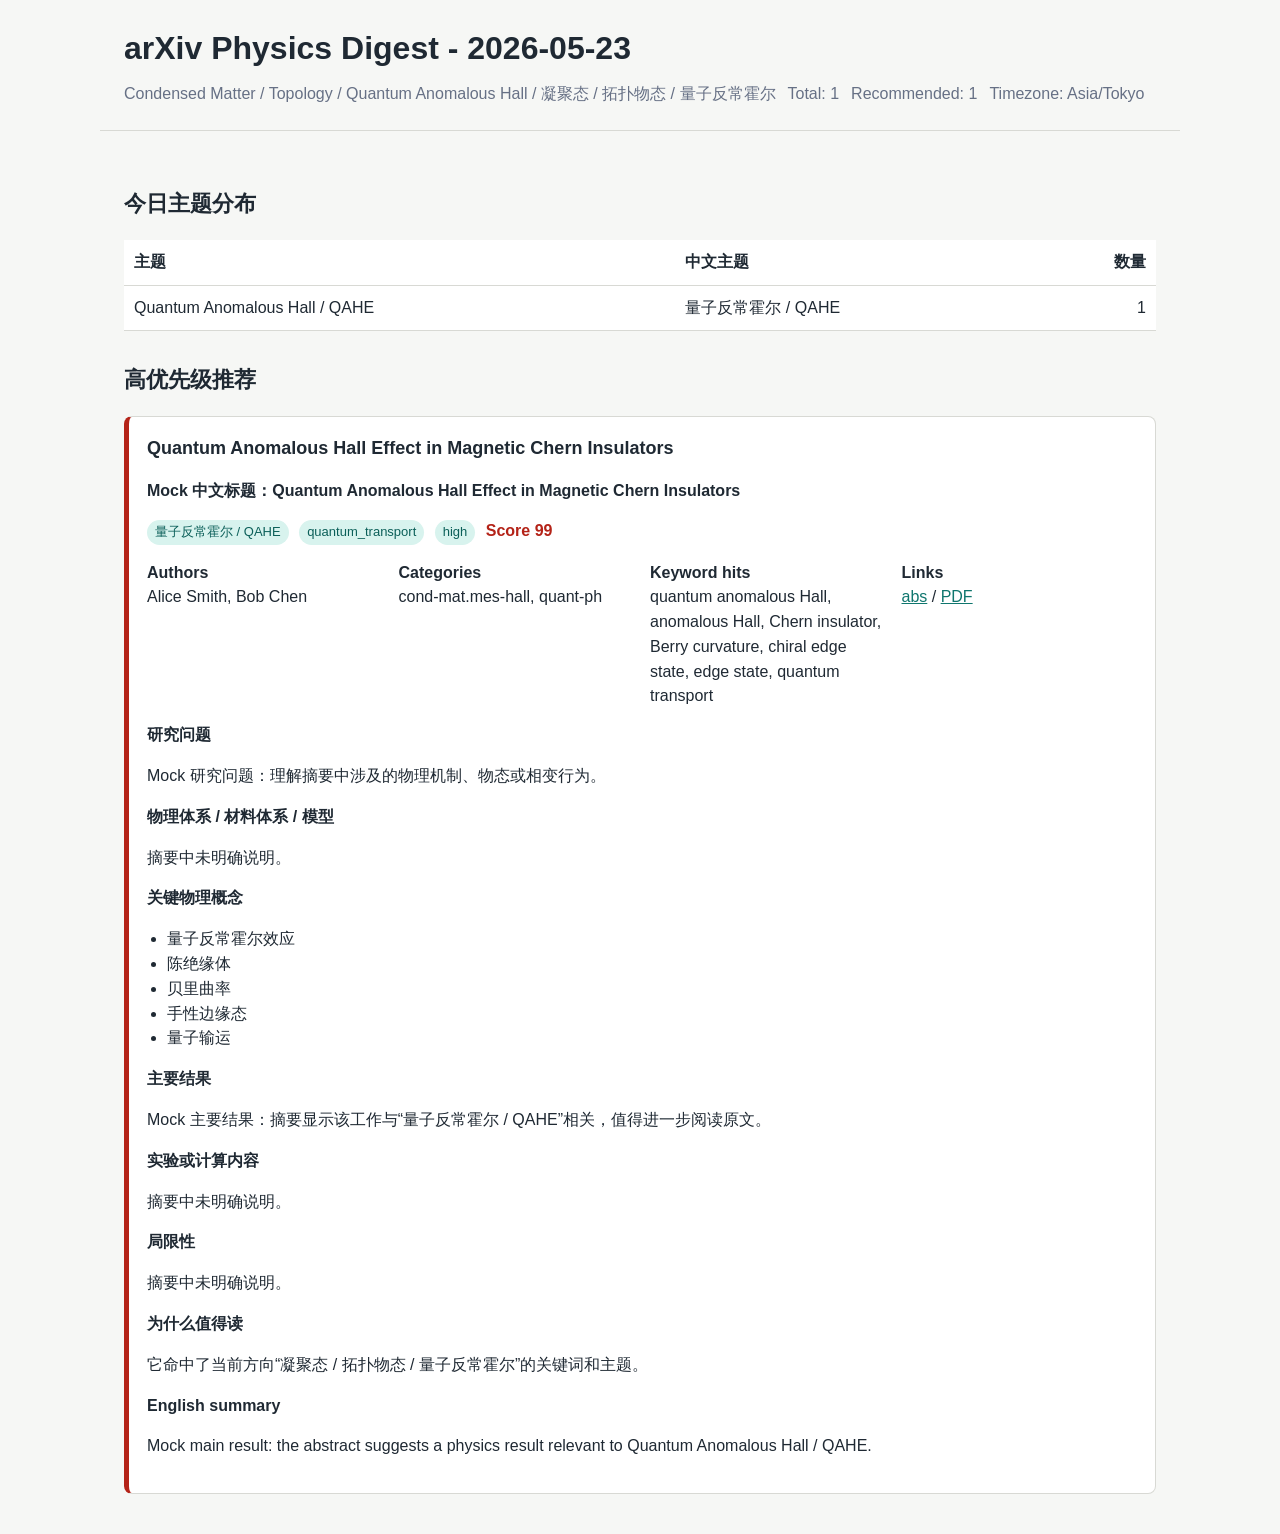
==== reports/2026-05-23-condensed_matter_topology_qah.html @ a5e74974 "Initial arXiv physics digest" ====
<!doctype html>
<html lang="zh-CN">
<head>
  <meta charset="utf-8">
  <meta name="viewport" content="width=device-width, initial-scale=1">
  <title>arXiv Physics Digest - 2026-05-23 - condensed_matter_topology_qah</title>
  <style>
    :root {
      color-scheme: light;
      --bg: #f6f7f5;
      --fg: #1f2933;
      --muted: #667085;
      --line: #d8d9d4;
      --panel: #ffffff;
      --accent: #0f766e;
      --accent-soft: #d8f3ee;
      --high: #b42318;
    }
    * { box-sizing: border-box; }
    body {
      margin: 0;
      font-family: -apple-system, BlinkMacSystemFont, "Segoe UI", sans-serif;
      background: var(--bg);
      color: var(--fg);
      line-height: 1.55;
    }
    header, main { max-width: 1080px; margin: 0 auto; padding: 24px; }
    header { border-bottom: 1px solid var(--line); }
    h1 { margin: 0 0 8px; font-size: 32px; letter-spacing: 0; }
    h2 { margin-top: 32px; font-size: 22px; }
    h3 { margin: 0 0 10px; font-size: 18px; }
    a { color: var(--accent); }
    .meta { color: var(--muted); display: flex; flex-wrap: wrap; gap: 12px; }
    .topics { width: 100%; border-collapse: collapse; background: var(--panel); }
    .topics th, .topics td {
      padding: 10px;
      border-bottom: 1px solid var(--line);
      text-align: left;
    }
    .topics td:last-child, .topics th:last-child { text-align: right; }
    .card {
      background: var(--panel);
      border: 1px solid var(--line);
      border-radius: 8px;
      padding: 18px;
      margin: 16px 0;
    }
    .card.high { border-left: 5px solid var(--high); }
    .badge {
      display: inline-block;
      padding: 2px 8px;
      border-radius: 999px;
      background: var(--accent-soft);
      color: #0b5f59;
      font-size: 13px;
      margin-right: 6px;
    }
    .score { font-weight: 700; color: var(--high); }
    .grid {
      display: grid;
      grid-template-columns: repeat(auto-fit, minmax(220px, 1fr));
      gap: 8px 16px;
    }
    ul { padding-left: 20px; }
    .section-label { font-weight: 700; margin-top: 14px; }
  </style>
</head>
<body>
  <header>
    <h1>arXiv Physics Digest - 2026-05-23</h1>
    <div class="meta">
      <span>Condensed Matter / Topology / Quantum Anomalous Hall / 凝聚态 / 拓扑物态 / 量子反常霍尔</span>
      <span>Total: 1</span>
      <span>Recommended: 1</span>
      <span>Timezone: Asia/Tokyo</span>
    </div>
  </header>
  <main>
    <h2>今日主题分布</h2>
    <table class="topics">
      <thead><tr><th>主题</th><th>中文主题</th><th>数量</th></tr></thead>
      <tbody>
        <tr><td>Quantum Anomalous Hall / QAHE</td><td>量子反常霍尔 / QAHE</td><td>1</td></tr>
      </tbody>
    </table>

    <h2>高优先级推荐</h2>
      <article class="card high">
        <h3>Quantum Anomalous Hall Effect in Magnetic Chern Insulators</h3>
        <p><strong>Mock 中文标题：Quantum Anomalous Hall Effect in Magnetic Chern Insulators</strong></p>
        <p>
          <span class="badge">量子反常霍尔 / QAHE</span>
          <span class="badge">quantum_transport</span>
          <span class="badge">high</span>
          <span class="score">Score 99</span>
        </p>
        <div class="grid">
          <div><strong>Authors</strong><br>Alice Smith, Bob Chen</div>
          <div><strong>Categories</strong><br>cond-mat.mes-hall, quant-ph</div>
          <div><strong>Keyword hits</strong><br>quantum anomalous Hall, anomalous Hall, Chern insulator, Berry curvature, chiral edge state, edge state, quantum transport</div>
          <div><strong>Links</strong><br>
            <a href="https://arxiv.org/abs/2605.23001v1">abs</a>
 / <a href="https://arxiv.org/pdf/2605.23001v1">PDF</a>          </div>
        </div>
        <p class="section-label">研究问题</p>
        <p>Mock 研究问题：理解摘要中涉及的物理机制、物态或相变行为。</p>
        <p class="section-label">物理体系 / 材料体系 / 模型</p>
        <p>摘要中未明确说明。</p>
        <p class="section-label">关键物理概念</p>
        <ul><li>量子反常霍尔效应</li><li>陈绝缘体</li><li>贝里曲率</li><li>手性边缘态</li><li>量子输运</li></ul>
        <p class="section-label">主要结果</p>
        <p>Mock 主要结果：摘要显示该工作与“量子反常霍尔 / QAHE”相关，值得进一步阅读原文。</p>
        <p class="section-label">实验或计算内容</p>
        <p>摘要中未明确说明。</p>
        <p class="section-label">局限性</p>
        <p>摘要中未明确说明。</p>
        <p class="section-label">为什么值得读</p>
        <p>它命中了当前方向“凝聚态 / 拓扑物态 / 量子反常霍尔”的关键词和主题。</p>
        <p class="section-label">English summary</p>
        <p>Mock main result: the abstract suggests a physics result relevant to Quantum Anomalous Hall / QAHE.</p>
      </article>
  </main>
</body>
</html>
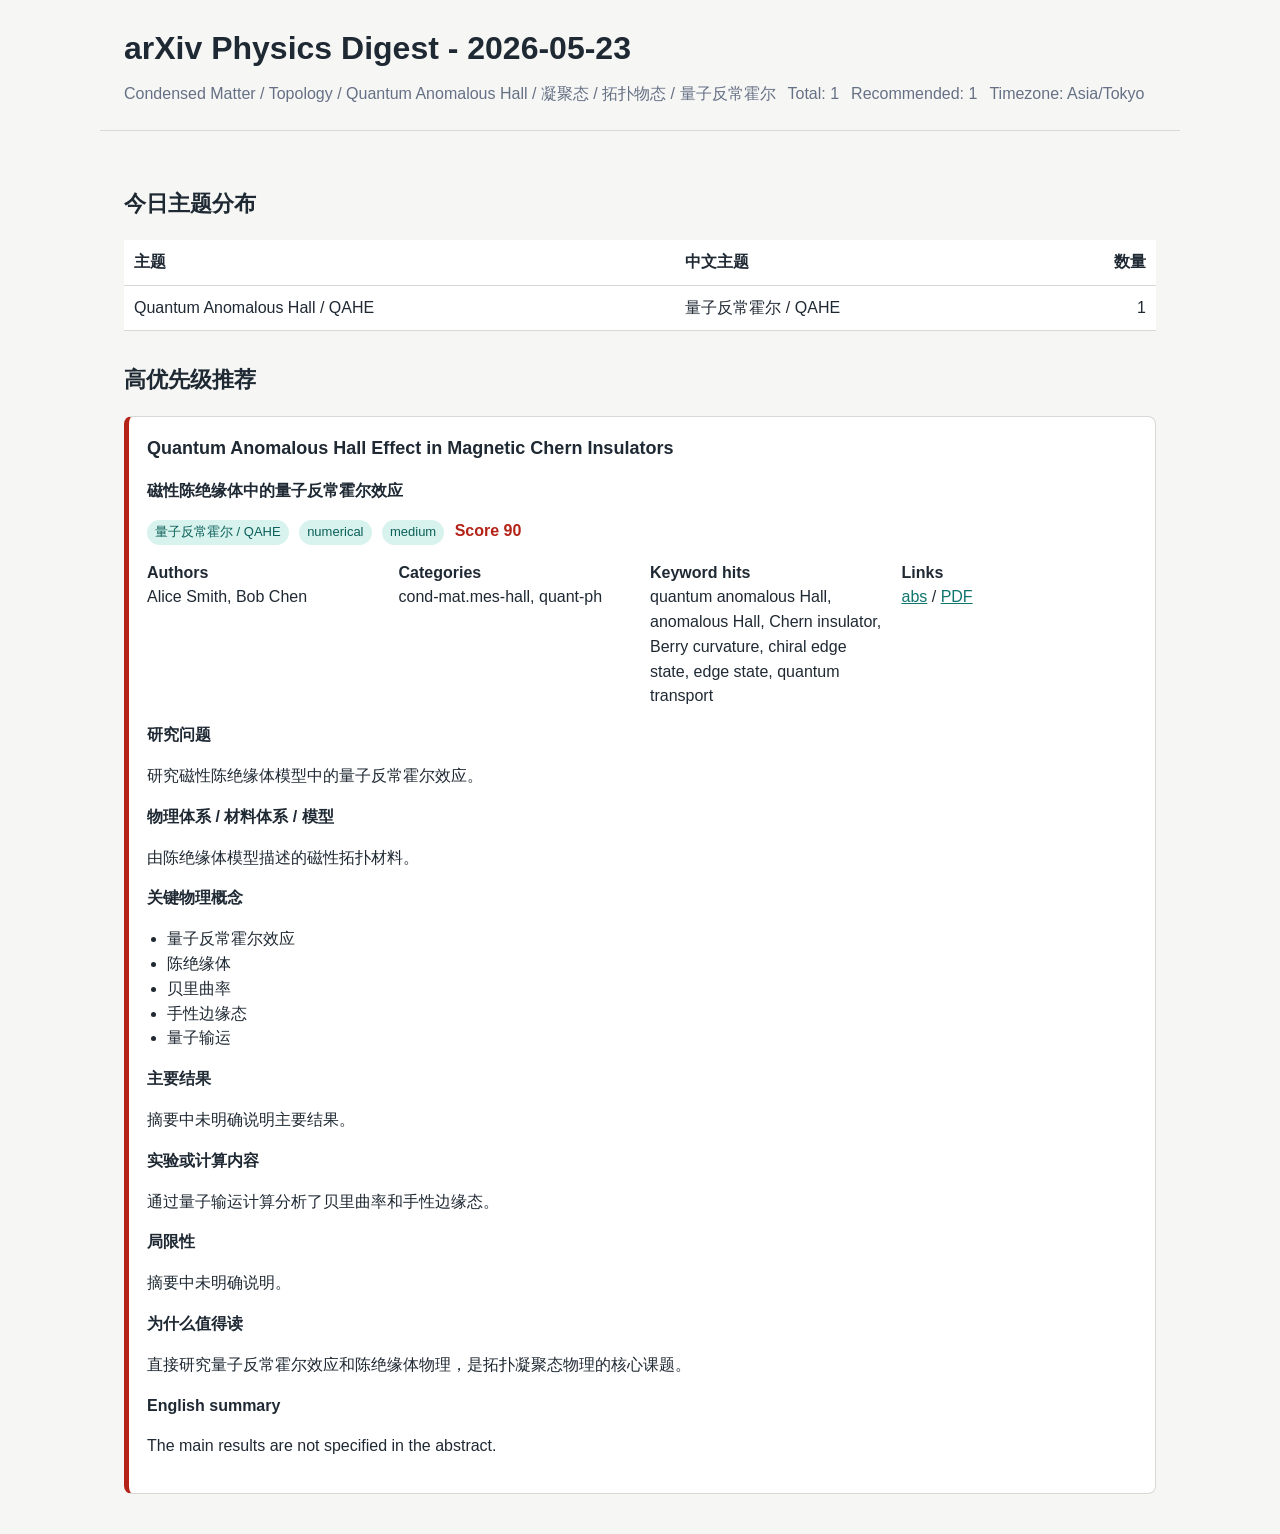
==== commit b8d92335: "Update arXiv daily digest" ====
--- a/reports/2026-05-23-condensed_matter_topology_qah.html
+++ b/reports/2026-05-23-condensed_matter_topology_qah.html
@@ -87,12 +87,12 @@
     <h2>高优先级推荐</h2>
       <article class="card high">
         <h3>Quantum Anomalous Hall Effect in Magnetic Chern Insulators</h3>
-        <p><strong>Mock 中文标题：Quantum Anomalous Hall Effect in Magnetic Chern Insulators</strong></p>
+        <p><strong>磁性陈绝缘体中的量子反常霍尔效应</strong></p>
         <p>
           <span class="badge">量子反常霍尔 / QAHE</span>
-          <span class="badge">quantum_transport</span>
-          <span class="badge">high</span>
-          <span class="score">Score 99</span>
+          <span class="badge">numerical</span>
+          <span class="badge">medium</span>
+          <span class="score">Score 90</span>
         </p>
         <div class="grid">
           <div><strong>Authors</strong><br>Alice Smith, Bob Chen</div>
@@ -103,21 +103,21 @@
  / <a href="https://arxiv.org/pdf/2605.23001v1">PDF</a>          </div>
         </div>
         <p class="section-label">研究问题</p>
-        <p>Mock 研究问题：理解摘要中涉及的物理机制、物态或相变行为。</p>
+        <p>研究磁性陈绝缘体模型中的量子反常霍尔效应。</p>
         <p class="section-label">物理体系 / 材料体系 / 模型</p>
-        <p>摘要中未明确说明。</p>
+        <p>由陈绝缘体模型描述的磁性拓扑材料。</p>
         <p class="section-label">关键物理概念</p>
         <ul><li>量子反常霍尔效应</li><li>陈绝缘体</li><li>贝里曲率</li><li>手性边缘态</li><li>量子输运</li></ul>
         <p class="section-label">主要结果</p>
-        <p>Mock 主要结果：摘要显示该工作与“量子反常霍尔 / QAHE”相关，值得进一步阅读原文。</p>
+        <p>摘要中未明确说明主要结果。</p>
         <p class="section-label">实验或计算内容</p>
-        <p>摘要中未明确说明。</p>
+        <p>通过量子输运计算分析了贝里曲率和手性边缘态。</p>
         <p class="section-label">局限性</p>
         <p>摘要中未明确说明。</p>
         <p class="section-label">为什么值得读</p>
-        <p>它命中了当前方向“凝聚态 / 拓扑物态 / 量子反常霍尔”的关键词和主题。</p>
+        <p>直接研究量子反常霍尔效应和陈绝缘体物理，是拓扑凝聚态物理的核心课题。</p>
         <p class="section-label">English summary</p>
-        <p>Mock main result: the abstract suggests a physics result relevant to Quantum Anomalous Hall / QAHE.</p>
+        <p>The main results are not specified in the abstract.</p>
       </article>
   </main>
 </body>
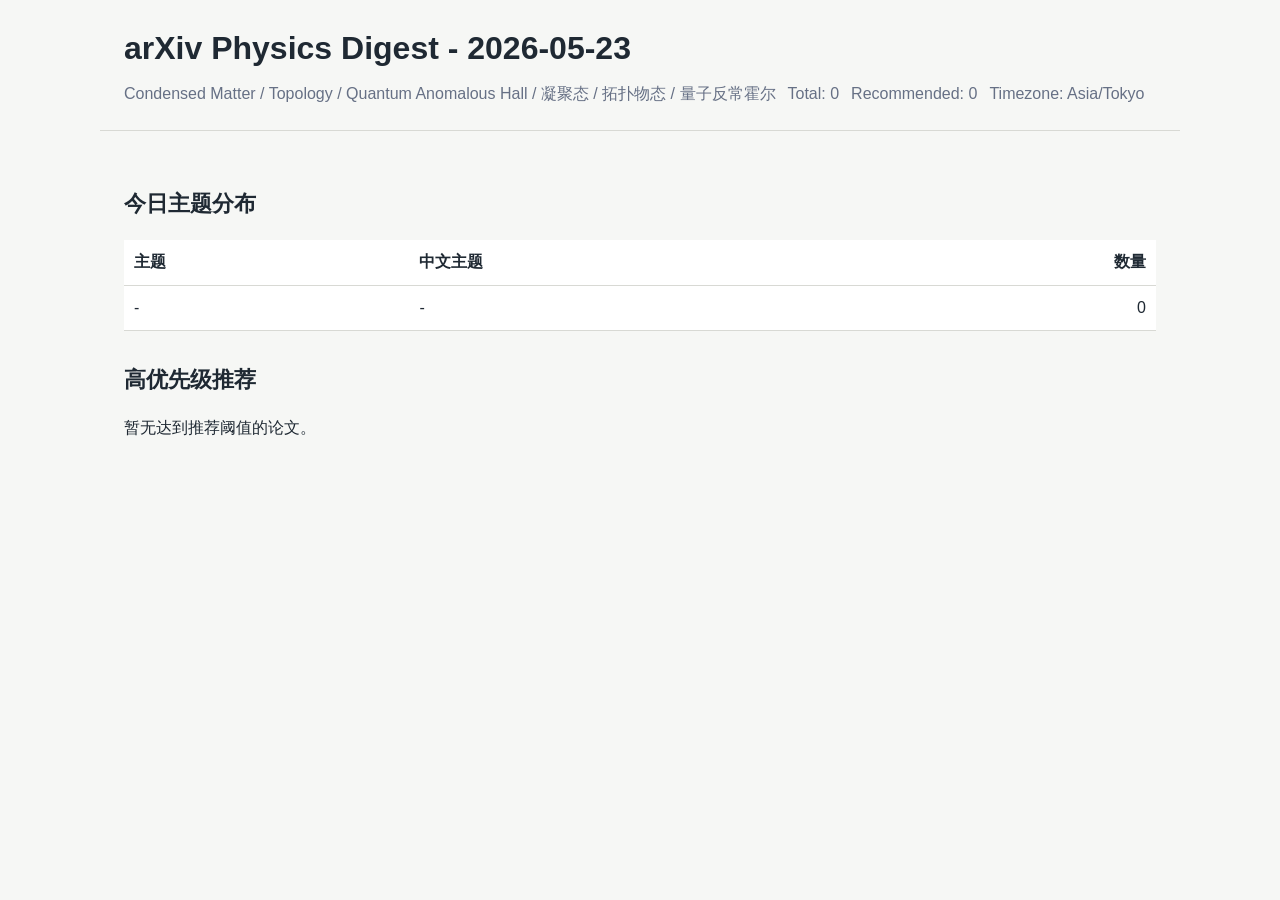
==== commit 513937e5: "Update arXiv daily digest" ====
--- a/reports/2026-05-23-condensed_matter_topology_qah.html
+++ b/reports/2026-05-23-condensed_matter_topology_qah.html
@@ -70,8 +70,8 @@
     <h1>arXiv Physics Digest - 2026-05-23</h1>
     <div class="meta">
       <span>Condensed Matter / Topology / Quantum Anomalous Hall / 凝聚态 / 拓扑物态 / 量子反常霍尔</span>
-      <span>Total: 1</span>
-      <span>Recommended: 1</span>
+      <span>Total: 0</span>
+      <span>Recommended: 0</span>
       <span>Timezone: Asia/Tokyo</span>
     </div>
   </header>
@@ -80,45 +80,12 @@
     <table class="topics">
       <thead><tr><th>主题</th><th>中文主题</th><th>数量</th></tr></thead>
       <tbody>
-        <tr><td>Quantum Anomalous Hall / QAHE</td><td>量子反常霍尔 / QAHE</td><td>1</td></tr>
+        <tr><td>-</td><td>-</td><td>0</td></tr>
       </tbody>
     </table>
 
     <h2>高优先级推荐</h2>
-      <article class="card high">
-        <h3>Quantum Anomalous Hall Effect in Magnetic Chern Insulators</h3>
-        <p><strong>磁性陈绝缘体中的量子反常霍尔效应</strong></p>
-        <p>
-          <span class="badge">量子反常霍尔 / QAHE</span>
-          <span class="badge">numerical</span>
-          <span class="badge">medium</span>
-          <span class="score">Score 90</span>
-        </p>
-        <div class="grid">
-          <div><strong>Authors</strong><br>Alice Smith, Bob Chen</div>
-          <div><strong>Categories</strong><br>cond-mat.mes-hall, quant-ph</div>
-          <div><strong>Keyword hits</strong><br>quantum anomalous Hall, anomalous Hall, Chern insulator, Berry curvature, chiral edge state, edge state, quantum transport</div>
-          <div><strong>Links</strong><br>
-            <a href="https://arxiv.org/abs/2605.23001v1">abs</a>
- / <a href="https://arxiv.org/pdf/2605.23001v1">PDF</a>          </div>
-        </div>
-        <p class="section-label">研究问题</p>
-        <p>研究磁性陈绝缘体模型中的量子反常霍尔效应。</p>
-        <p class="section-label">物理体系 / 材料体系 / 模型</p>
-        <p>由陈绝缘体模型描述的磁性拓扑材料。</p>
-        <p class="section-label">关键物理概念</p>
-        <ul><li>量子反常霍尔效应</li><li>陈绝缘体</li><li>贝里曲率</li><li>手性边缘态</li><li>量子输运</li></ul>
-        <p class="section-label">主要结果</p>
-        <p>摘要中未明确说明主要结果。</p>
-        <p class="section-label">实验或计算内容</p>
-        <p>通过量子输运计算分析了贝里曲率和手性边缘态。</p>
-        <p class="section-label">局限性</p>
-        <p>摘要中未明确说明。</p>
-        <p class="section-label">为什么值得读</p>
-        <p>直接研究量子反常霍尔效应和陈绝缘体物理，是拓扑凝聚态物理的核心课题。</p>
-        <p class="section-label">English summary</p>
-        <p>The main results are not specified in the abstract.</p>
-      </article>
+      <p>暂无达到推荐阈值的论文。</p>
   </main>
 </body>
 </html>
